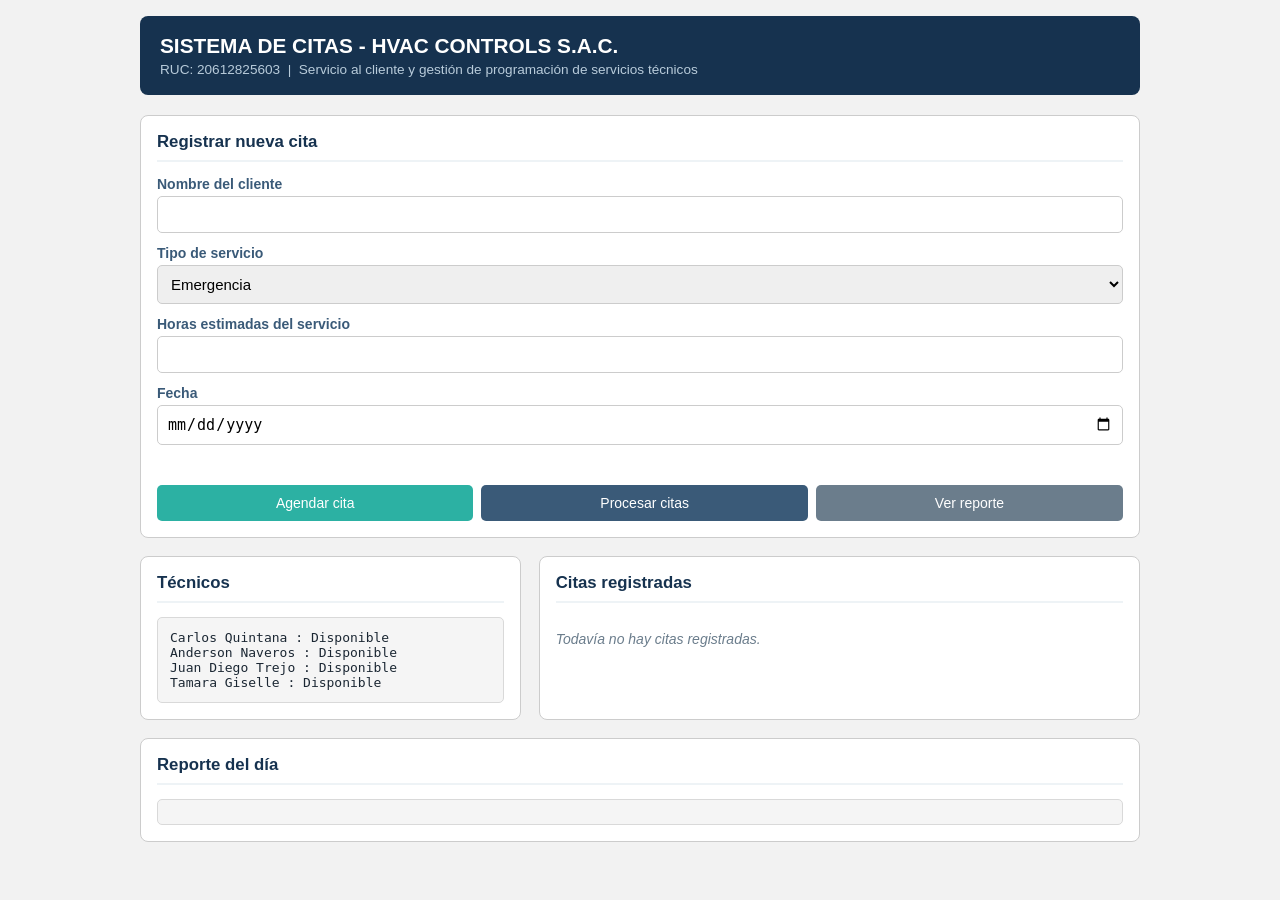
==== index.html @ 92105495 "Add files via upload" ====
<!DOCTYPE html>
<html lang="es">
<head>
    <meta charset="UTF-8" />
    <meta name="viewport" content="width=device-width, initial-scale=1.0" />
    <title>Sistema de Citas - HVAC CONTROLS S.A.C.</title>
    <style>
    * {
      box-sizing: border-box;
    }

    body {
      font-family: Arial, sans-serif;
      background-color: #f2f2f2;
      margin: 0;
      padding: 16px;
      color: #1b2733;
    }

    .contenedor {
      max-width: 1000px;
      margin: 0 auto;
    }

    header {
      background-color: #16324F;
      color: white;
      padding: 18px 20px;
      border-radius: 8px;
      margin-bottom: 20px;
    }

    header h1 {
      margin: 0;
      font-size: 1.3rem;
    }

    header p {
      margin: 4px 0 0;
      font-size: 0.85rem;
      color: #b8cbda;
    }

    .caja {
      background-color: white;
      border: 1px solid #cccccc;
      border-radius: 8px;
      padding: 16px;
      margin-bottom: 18px;
    }

    .caja h2 {
      margin-top: 0;
      font-size: 1.05rem;
      color: #16324F;
      border-bottom: 2px solid #eef3f6;
      padding-bottom: 8px;
    }

    .fila {
      display: flex;
      flex-wrap: wrap;
      gap: 18px;
    }

    .fila .caja {
      flex: 1 1 320px;
    }

    label {
      display: block;
      margin-top: 12px;
      font-size: 14px;
      font-weight: bold;
      color: #3a5a78;
    }

    input, select {
      width: 100%;
      padding: 9px;
      margin-top: 4px;
      border: 1px solid #cccccc;
      border-radius: 5px;
      font-size: 15px;
    }

    input:focus, select:focus {
      outline: 2px solid #2CB1A3;
      border-color: #2CB1A3;
    }

    .campo-error {
      border-color: #d9364f !important;
      outline: 2px solid #d9364f !important;
    }

    .mensaje-error {
      color: #d9364f;
      font-size: 13px;
      margin-top: 6px;
      min-height: 18px;
    }

    .botones {
      display: flex;
      flex-wrap: wrap;
      gap: 8px;
      margin-top: 16px;
    }

    button {
      padding: 10px 16px;
      background-color: #2CB1A3;
      color: white;
      border: none;
      border-radius: 5px;
      cursor: pointer;
      font-size: 14px;
      flex: 1 1 auto;
    }

    button:hover {
      background-color: #24968a;
    }

    button.secundario {
      background-color: #3a5a78;
    }
    button.secundario:hover {
      background-color: #2e4761;
    }

    button.terciario {
      background-color: #6b7d8c;
    }
    button.terciario:hover {
      background-color: #576a78;
    }

    pre {
      background-color: #f5f5f5;
      color: #1b2733;
      border: 1px solid #d9d9d9;
      padding: 12px;
      border-radius: 5px;
      white-space: pre-wrap;
      word-wrap: break-word;
      font-size: 13px;
      margin: 0;
    }

    /* Formato para las tarjetas de citas */
    .citas-grid {
      display: grid;
      grid-template-columns: repeat(auto-fill, minmax(270px, 1fr));
      gap: 14px;
    }

    .cita-card {
      border: 1px solid #dfe4e8;
      border-radius: 8px;
      padding: 14px;
      background-color: #fbfcfd;
      position: relative;
      display: flex;
      flex-direction: column;
      gap: 6px;
    }

    .cita-card__header {
      display: flex;
      justify-content: space-between;
      align-items: center;
      margin-bottom: 4px;
    }

    .cita-card__numero {
      font-weight: bold;
      color: #16324F;
    }

    .badge {
      font-size: 11px;
      font-weight: bold;
      color: white;
      padding: 3px 8px;
      border-radius: 12px;
      white-space: nowrap;
    }

    .badge-prioridad-1 { background-color: #d9364f; }
    .badge-prioridad-2 { background-color: #e08a2b; }
    .badge-prioridad-3 { background-color: #3a5a78; }
    .badge-prioridad-4 { background-color: #6b7d8c; }

    .estado-pill {
      display: inline-block;
      font-size: 11px;
      font-weight: bold;
      padding: 3px 8px;
      border-radius: 12px;
      color: white;
      width: fit-content;
    }

    .estado-Pendiente { background-color: #b0b8bf; }
    .estado-Asignada { background-color: #2CB1A3; }
    .estado-En.espera { background-color: #e08a2b; }
    .estado-Finalizada { background-color: #3a5a78; }

    .cita-card__campo {
      font-size: 13.5px;
    }

    .cita-card__campo strong {
      color: #3a5a78;
    }

    .cita-card__costos {
      margin-top: 6px;
      padding-top: 8px;
      border-top: 1px dashed #d9d9d9;
      font-size: 13px;
    }

    .cita-card__costos .linea {
      display: flex;
      justify-content: space-between;
    }

    .cita-card__costos .final {
      font-weight: bold;
      color: #16324F;
      margin-top: 4px;
    }

    .cita-card__acciones {
      margin-top: 8px;
    }

    .cita-card__acciones button {
      width: 100%;
      font-size: 13px;
      padding: 7px;
    }

    .cita-card__acciones button:disabled {
      background-color: #c9d0d5;
      cursor: not-allowed;
    }

    .vacio {
      color: #6b7d8c;
      font-size: 14px;
      font-style: italic;
    }

    @media (max-width: 480px) {
      header h1 {
        font-size: 1.1rem;
      }

      button {
        flex: 1 1 100%;
      }
    }
    </style>
</head>
<body>

<div class="contenedor">

  <header>
    <h1>SISTEMA DE CITAS - HVAC CONTROLS S.A.C.</h1>
    <p>RUC: 20612825603 &nbsp;|&nbsp; Servicio al cliente y gestión de programación de servicios técnicos</p>
  </header>

  <div class="caja">
    <h2>Registrar nueva cita</h2>

    <label for="cliente">Nombre del cliente</label>
    <input type="text" id="cliente">

    <label for="servicio">Tipo de servicio</label>
    <select id="servicio">
      <option value="Emergencia">Emergencia</option>
      <option value="Reparacion">Reparacion</option>
      <option value="Instalacion">Instalacion</option>
      <option value="Mantenimiento">Mantenimiento</option>
    </select>

    <label for="horas">Horas estimadas del servicio</label>
    <input type="number" id="horas" min="1" step="1">

    <label for="fecha">Fecha</label>
    <input type="date" id="fecha">
    <div class="mensaje-error" id="errorFecha"></div>

    <div class="botones">
      <button onclick="registrarCita()">Agendar cita</button>
      <button class="secundario" onclick="procesarCitas()">Procesar citas</button>
      <button class="terciario" onclick="generarReporte()">Ver reporte</button>
    </div>
  </div>

  <div class="fila">
    <div class="caja">
      <h2>Técnicos</h2>
      <pre id="tecnicos"></pre>
    </div>

    <div class="caja" style="flex: 2 1 480px;">
      <h2>Citas registradas</h2>
      <div class="citas-grid" id="citasGrid"></div>
    </div>
  </div>

  <div class="caja">
    <h2>Reporte del día</h2>
    <pre id="reporteDia"></pre>
  </div>

</div>

<script src="funcionalidades.js"></script>
</body>
</html>
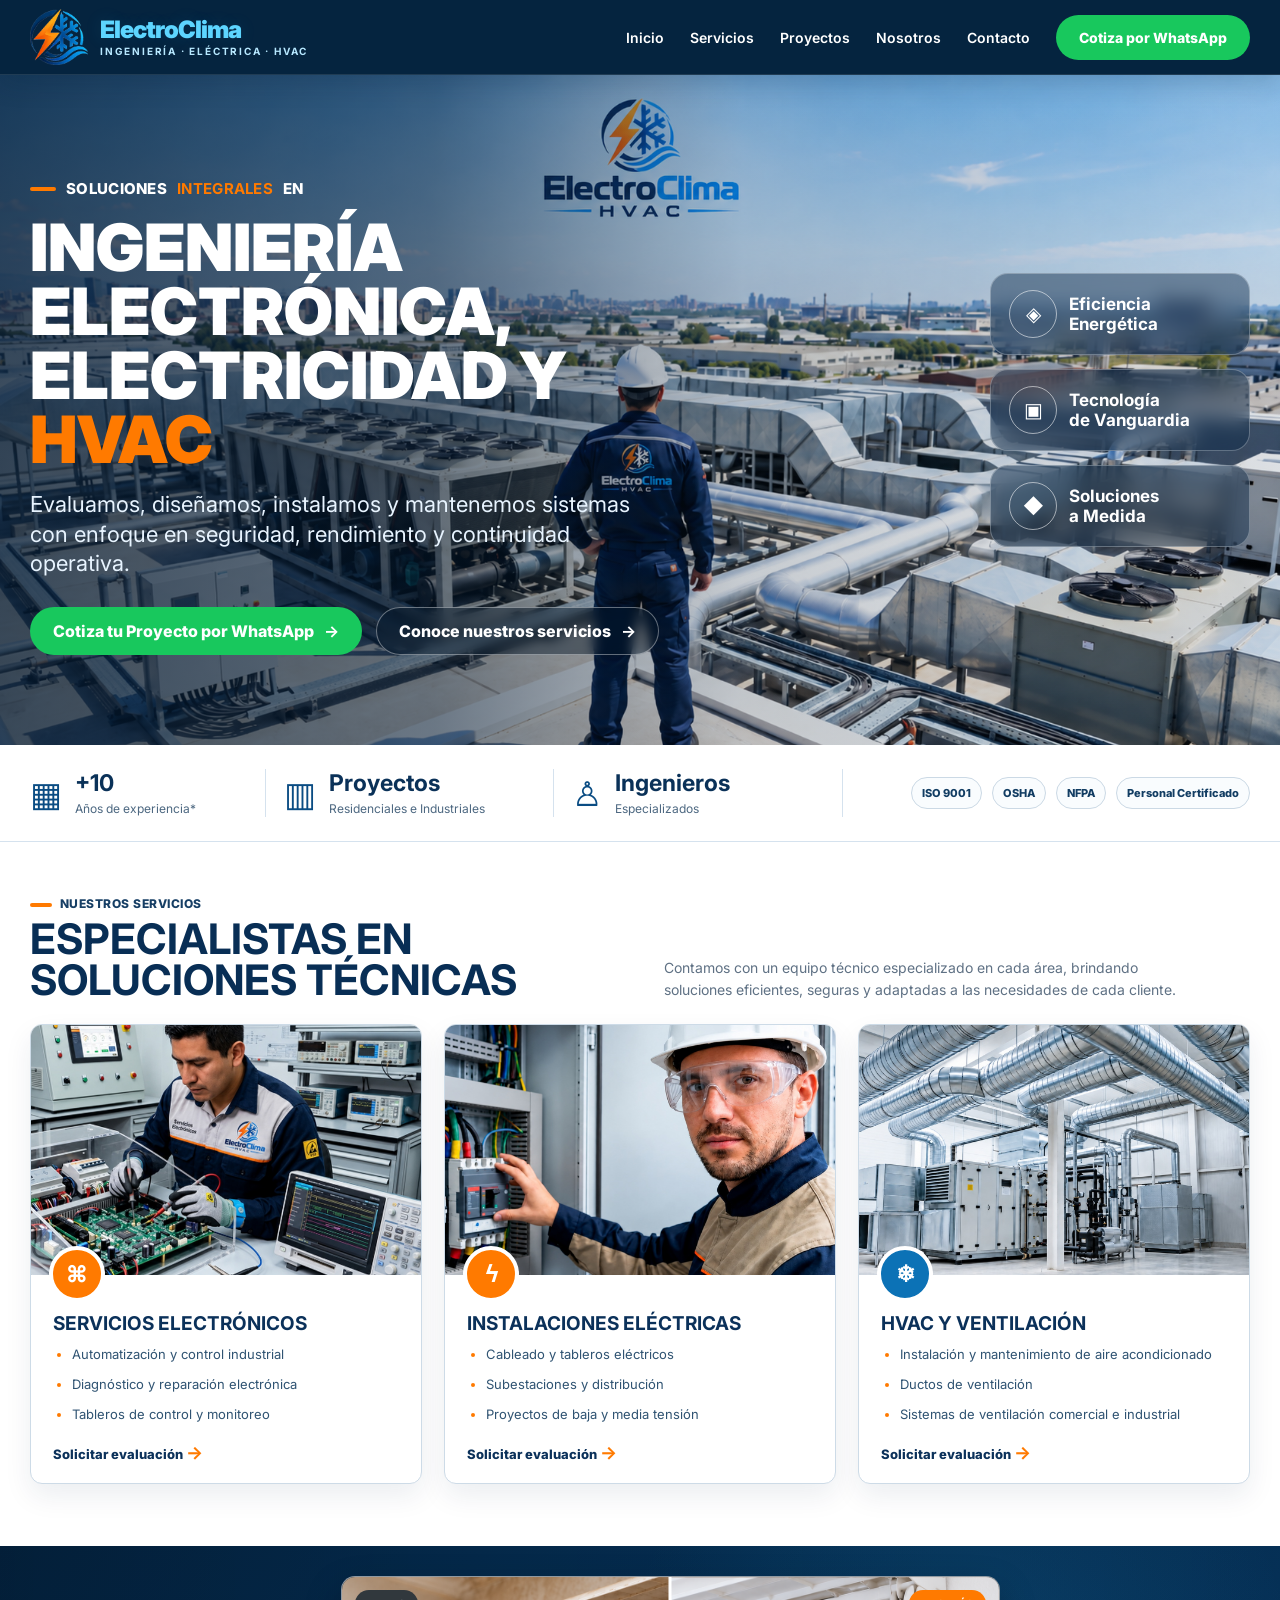
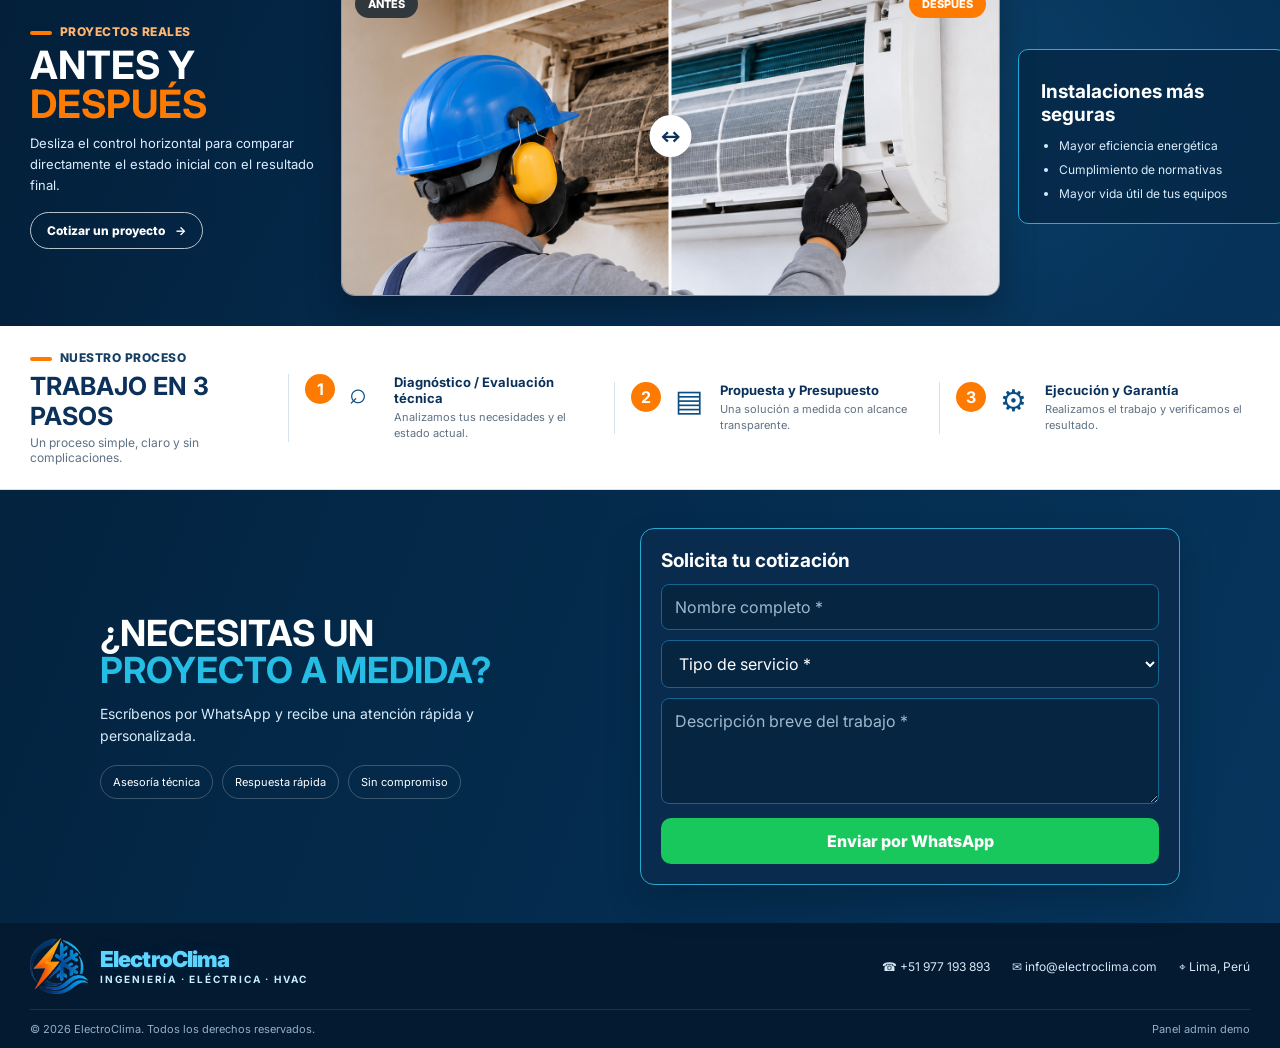
==== commit b4f4432a: "Add files via upload" ====
--- a/index.html
+++ b/index.html
@@ -1,327 +1,188 @@
-<!DOCTYPE html>
-<html lang="es">
-<head>
-    <meta charset="UTF-8" />
-    <meta name="viewport" content="width=device-width, initial-scale=1.0" />
-    <title>Sistema de Citas - HVAC CONTROLS S.A.C.</title>
-    <style>
-    * {
-      box-sizing: border-box;
-    }
-
-    body {
-      font-family: Arial, sans-serif;
-      background-color: #f2f2f2;
-      margin: 0;
-      padding: 16px;
-      color: #1b2733;
-    }
-
-    .contenedor {
-      max-width: 1000px;
-      margin: 0 auto;
-    }
-
-    header {
-      background-color: #16324F;
-      color: white;
-      padding: 18px 20px;
-      border-radius: 8px;
-      margin-bottom: 20px;
-    }
-
-    header h1 {
-      margin: 0;
-      font-size: 1.3rem;
-    }
-
-    header p {
-      margin: 4px 0 0;
-      font-size: 0.85rem;
-      color: #b8cbda;
-    }
-
-    .caja {
-      background-color: white;
-      border: 1px solid #cccccc;
-      border-radius: 8px;
-      padding: 16px;
-      margin-bottom: 18px;
-    }
-
-    .caja h2 {
-      margin-top: 0;
-      font-size: 1.05rem;
-      color: #16324F;
-      border-bottom: 2px solid #eef3f6;
-      padding-bottom: 8px;
-    }
-
-    .fila {
-      display: flex;
-      flex-wrap: wrap;
-      gap: 18px;
-    }
-
-    .fila .caja {
-      flex: 1 1 320px;
-    }
-
-    label {
-      display: block;
-      margin-top: 12px;
-      font-size: 14px;
-      font-weight: bold;
-      color: #3a5a78;
-    }
-
-    input, select {
-      width: 100%;
-      padding: 9px;
-      margin-top: 4px;
-      border: 1px solid #cccccc;
-      border-radius: 5px;
-      font-size: 15px;
-    }
-
-    input:focus, select:focus {
-      outline: 2px solid #2CB1A3;
-      border-color: #2CB1A3;
-    }
-
-    .campo-error {
-      border-color: #d9364f !important;
-      outline: 2px solid #d9364f !important;
-    }
-
-    .mensaje-error {
-      color: #d9364f;
-      font-size: 13px;
-      margin-top: 6px;
-      min-height: 18px;
-    }
-
-    .botones {
-      display: flex;
-      flex-wrap: wrap;
-      gap: 8px;
-      margin-top: 16px;
-    }
-
-    button {
-      padding: 10px 16px;
-      background-color: #2CB1A3;
-      color: white;
-      border: none;
-      border-radius: 5px;
-      cursor: pointer;
-      font-size: 14px;
-      flex: 1 1 auto;
-    }
-
-    button:hover {
-      background-color: #24968a;
-    }
-
-    button.secundario {
-      background-color: #3a5a78;
-    }
-    button.secundario:hover {
-      background-color: #2e4761;
-    }
-
-    button.terciario {
-      background-color: #6b7d8c;
-    }
-    button.terciario:hover {
-      background-color: #576a78;
-    }
-
-    pre {
-      background-color: #f5f5f5;
-      color: #1b2733;
-      border: 1px solid #d9d9d9;
-      padding: 12px;
-      border-radius: 5px;
-      white-space: pre-wrap;
-      word-wrap: break-word;
-      font-size: 13px;
-      margin: 0;
-    }
-
-    /* Formato para las tarjetas de citas */
-    .citas-grid {
-      display: grid;
-      grid-template-columns: repeat(auto-fill, minmax(270px, 1fr));
-      gap: 14px;
-    }
-
-    .cita-card {
-      border: 1px solid #dfe4e8;
-      border-radius: 8px;
-      padding: 14px;
-      background-color: #fbfcfd;
-      position: relative;
-      display: flex;
-      flex-direction: column;
-      gap: 6px;
-    }
-
-    .cita-card__header {
-      display: flex;
-      justify-content: space-between;
-      align-items: center;
-      margin-bottom: 4px;
-    }
-
-    .cita-card__numero {
-      font-weight: bold;
-      color: #16324F;
-    }
-
-    .badge {
-      font-size: 11px;
-      font-weight: bold;
-      color: white;
-      padding: 3px 8px;
-      border-radius: 12px;
-      white-space: nowrap;
-    }
-
-    .badge-prioridad-1 { background-color: #d9364f; }
-    .badge-prioridad-2 { background-color: #e08a2b; }
-    .badge-prioridad-3 { background-color: #3a5a78; }
-    .badge-prioridad-4 { background-color: #6b7d8c; }
-
-    .estado-pill {
-      display: inline-block;
-      font-size: 11px;
-      font-weight: bold;
-      padding: 3px 8px;
-      border-radius: 12px;
-      color: white;
-      width: fit-content;
-    }
-
-    .estado-Pendiente { background-color: #b0b8bf; }
-    .estado-Asignada { background-color: #2CB1A3; }
-    .estado-En.espera { background-color: #e08a2b; }
-    .estado-Finalizada { background-color: #3a5a78; }
-
-    .cita-card__campo {
-      font-size: 13.5px;
-    }
-
-    .cita-card__campo strong {
-      color: #3a5a78;
-    }
-
-    .cita-card__costos {
-      margin-top: 6px;
-      padding-top: 8px;
-      border-top: 1px dashed #d9d9d9;
-      font-size: 13px;
-    }
-
-    .cita-card__costos .linea {
-      display: flex;
-      justify-content: space-between;
-    }
-
-    .cita-card__costos .final {
-      font-weight: bold;
-      color: #16324F;
-      margin-top: 4px;
-    }
-
-    .cita-card__acciones {
-      margin-top: 8px;
-    }
-
-    .cita-card__acciones button {
-      width: 100%;
-      font-size: 13px;
-      padding: 7px;
-    }
-
-    .cita-card__acciones button:disabled {
-      background-color: #c9d0d5;
-      cursor: not-allowed;
-    }
-
-    .vacio {
-      color: #6b7d8c;
-      font-size: 14px;
-      font-style: italic;
-    }
-
-    @media (max-width: 480px) {
-      header h1 {
-        font-size: 1.1rem;
-      }
-
-      button {
-        flex: 1 1 100%;
-      }
-    }
-    </style>
-</head>
-<body>
-
-<div class="contenedor">
-
-  <header>
-    <h1>SISTEMA DE CITAS - HVAC CONTROLS S.A.C.</h1>
-    <p>RUC: 20612825603 &nbsp;|&nbsp; Servicio al cliente y gestión de programación de servicios técnicos</p>
-  </header>
-
-  <div class="caja">
-    <h2>Registrar nueva cita</h2>
-
-    <label for="cliente">Nombre del cliente</label>
-    <input type="text" id="cliente">
-
-    <label for="servicio">Tipo de servicio</label>
-    <select id="servicio">
-      <option value="Emergencia">Emergencia</option>
-      <option value="Reparacion">Reparacion</option>
-      <option value="Instalacion">Instalacion</option>
-      <option value="Mantenimiento">Mantenimiento</option>
-    </select>
-
-    <label for="horas">Horas estimadas del servicio</label>
-    <input type="number" id="horas" min="1" step="1">
-
-    <label for="fecha">Fecha</label>
-    <input type="date" id="fecha">
-    <div class="mensaje-error" id="errorFecha"></div>
-
-    <div class="botones">
-      <button onclick="registrarCita()">Agendar cita</button>
-      <button class="secundario" onclick="procesarCitas()">Procesar citas</button>
-      <button class="terciario" onclick="generarReporte()">Ver reporte</button>
-    </div>
-  </div>
-
-  <div class="fila">
-    <div class="caja">
-      <h2>Técnicos</h2>
-      <pre id="tecnicos"></pre>
-    </div>
-
-    <div class="caja" style="flex: 2 1 480px;">
-      <h2>Citas registradas</h2>
-      <div class="citas-grid" id="citasGrid"></div>
-    </div>
-  </div>
-
-  <div class="caja">
-    <h2>Reporte del día</h2>
-    <pre id="reporteDia"></pre>
-  </div>
-
-</div>
-
-<script src="funcionalidades.js"></script>
-</body>
-</html>+<!doctype html>
+<html lang="es">
+<head>
+  <meta charset="utf-8">
+  <meta name="viewport" content="width=device-width, initial-scale=1">
+  <meta name="description" content="ElectroClima: ingeniería electrónica, electricidad y HVAC para hogares, empresas e industria.">
+  <title>ElectroClima | Ingeniería · Electricidad · HVAC</title>
+  <link rel="icon" type="image/png" href="assets/images/favicon.png">
+  <link rel="preconnect" href="https://fonts.googleapis.com">
+  <link rel="preconnect" href="https://fonts.gstatic.com" crossorigin>
+  <link href="https://fonts.googleapis.com/css2?family=Inter:wght@400;500;600;700;800;900&display=swap" rel="stylesheet">
+  <link rel="stylesheet" href="css/styles.css">
+</head>
+<body>
+  <header class="site-header">
+    <div class="container header-inner">
+      <a class="brand-lockup" href="#inicio" aria-label="ElectroClima inicio">
+        <img class="brand-icon" src="assets/images/brand-icon.png" alt="ElectroClima icono">
+        <span class="brand-text">
+          <strong class="brand-wordmark">ElectroClima</strong>
+          <small class="brand-sub">INGENIERÍA · ELÉCTRICA · HVAC</small>
+        </span>
+      </a>
+      <button id="menuToggle" class="menu-toggle" aria-label="Abrir menú">☰</button>
+      <nav class="main-nav" id="mainNav">
+        <a href="#inicio">Inicio</a>
+        <a href="#servicios">Servicios</a>
+        <a href="#proyectos">Proyectos</a>
+        <a href="#proceso">Nosotros</a>
+        <a href="#contacto">Contacto</a>
+        <a class="btn btn-whatsapp nav-cta" href="reservar.html">Cotiza por WhatsApp</a>
+      </nav>
+    </div>
+  </header>
+
+  <main>
+    <section class="hero" id="inicio">
+      <img class="hero-bg" src="assets/images/hero.png" alt="Instalaciones HVAC industriales ElectroClima">
+      <div class="hero-overlay"></div>
+      <div class="container hero-layout">
+        <div class="hero-copy">
+          <div class="eyebrow"><span></span> SOLUCIONES <b>INTEGRALES</b> EN</div>
+          <h1>INGENIERÍA ELECTRÓNICA,<br>ELECTRICIDAD Y <em>HVAC</em></h1>
+          <p>Evaluamos, diseñamos, instalamos y mantenemos sistemas con enfoque en seguridad, rendimiento y continuidad operativa.</p>
+          <div class="hero-actions">
+            <a class="btn btn-whatsapp" href="reservar.html">Cotiza tu Proyecto por WhatsApp <strong>→</strong></a>
+            <a class="btn btn-ghost" href="#servicios">Conoce nuestros servicios <strong>→</strong></a>
+          </div>
+        </div>
+        <div class="hero-benefits">
+          <div><span>◈</span><b>Eficiencia<br>Energética</b></div>
+          <div><span>▣</span><b>Tecnología<br>de Vanguardia</b></div>
+          <div><span>◆</span><b>Soluciones<br>a Medida</b></div>
+        </div>
+      </div>
+    </section>
+
+    <section class="trust-strip">
+      <div class="container trust-grid">
+        <div class="trust-item"><span class="trust-icon">▦</span><div><strong>+10</strong><small>Años de experiencia*</small></div></div>
+        <div class="trust-item"><span class="trust-icon">▥</span><div><strong>Proyectos</strong><small>Residenciales e Industriales</small></div></div>
+        <div class="trust-item"><span class="trust-icon">♙</span><div><strong>Ingenieros</strong><small>Especializados</small></div></div>
+        <div class="trust-badges"><span>ISO 9001</span><span>OSHA</span><span>NFPA</span><span>Personal Certificado</span></div>
+      </div>
+    </section>
+
+    <section class="services section" id="servicios">
+      <div class="container">
+        <div class="section-heading">
+          <div>
+            <div class="section-label"><i></i>NUESTROS SERVICIOS</div>
+            <h2>ESPECIALISTAS EN<br>SOLUCIONES TÉCNICAS</h2>
+          </div>
+          <p>Contamos con un equipo técnico especializado en cada área, brindando soluciones eficientes, seguras y adaptadas a las necesidades de cada cliente.</p>
+        </div>
+
+        <div class="service-grid">
+          <article class="service-card">
+            <div class="service-photo photo-electronics"><img src="assets/images/electronics.jpg" alt="Ingeniería electrónica y automatización"></div>
+            <div class="service-card-body">
+              <span class="service-icon orange">⌘</span>
+              <h3>SERVICIOS ELECTRÓNICOS</h3>
+              <ul><li>Automatización y control industrial</li><li>Diagnóstico y reparación electrónica</li><li>Tableros de control y monitoreo</li></ul>
+              <a href="reservar.html?servicio=electronico">Solicitar evaluación <b>→</b></a>
+            </div>
+          </article>
+
+          <article class="service-card">
+            <div class="service-photo photo-electrical"><img src="assets/images/electrical.jpg" alt="Instalaciones eléctricas industriales"></div>
+            <div class="service-card-body">
+              <span class="service-icon orange">ϟ</span>
+              <h3>INSTALACIONES ELÉCTRICAS</h3>
+              <ul><li>Cableado y tableros eléctricos</li><li>Subestaciones y distribución</li><li>Proyectos de baja y media tensión</li></ul>
+              <a href="reservar.html?servicio=electrico">Solicitar evaluación <b>→</b></a>
+            </div>
+          </article>
+
+          <article class="service-card">
+            <div class="service-photo photo-hvac"><img src="assets/images/hvac-maintenance.jpg" alt="HVAC y ventilación"></div>
+            <div class="service-card-body">
+              <span class="service-icon blue">❄</span>
+              <h3>HVAC Y VENTILACIÓN</h3>
+              <ul><li>Instalación y mantenimiento de aire acondicionado</li><li>Ductos de ventilación</li><li>Sistemas de ventilación comercial e industrial</li></ul>
+              <a href="reservar.html?servicio=hvac">Solicitar evaluación <b>→</b></a>
+            </div>
+          </article>
+        </div>
+      </div>
+    </section>
+
+    <section class="projects" id="proyectos">
+      <div class="container projects-grid">
+        <div class="projects-copy">
+          <div class="section-label light"><i></i>PROYECTOS REALES</div>
+          <h2>ANTES Y <em>DESPUÉS</em></h2>
+          <p>Desliza el control horizontal para comparar directamente el estado inicial con el resultado final.</p>
+          <a href="reservar.html" class="btn btn-outline">Cotizar un proyecto <strong>→</strong></a>
+        </div>
+
+        <div class="compare-card" id="compareCard" style="--pos:50%">
+          <img class="compare-img compare-before" src="assets/images/antes.png" alt="Antes del proyecto">
+          <div class="compare-after-wrap"><img class="compare-img compare-after" src="assets/images/despues.png" alt="Después del proyecto"></div>
+          <div class="compare-tag before-tag">ANTES</div>
+          <div class="compare-tag after-tag">DESPUÉS</div>
+          <div class="compare-line" aria-hidden="true"><span>↔</span></div>
+          <input id="compareRange" class="compare-range" type="range" min="0" max="100" value="50" aria-label="Comparar antes y después">
+        </div>
+
+        <aside class="project-benefits">
+          <div class="shield"></div>
+          <h3>Instalaciones más seguras</h3>
+          <ul><li>Mayor eficiencia energética</li><li>Cumplimiento de normativas</li><li>Mayor vida útil de tus equipos</li></ul>
+        </aside>
+      </div>
+    </section>
+
+    <section class="process-strip" id="proceso">
+      <div class="container process-layout">
+        <div class="process-intro"><div class="section-label"><i></i>NUESTRO PROCESO</div><h2>TRABAJO EN 3 PASOS</h2><p>Un proceso simple, claro y sin complicaciones.</p></div>
+        <article class="process-step"><b>1</b><span>⌕</span><div><h3>Diagnóstico / Evaluación técnica</h3><p>Analizamos tus necesidades y el estado actual.</p></div></article>
+        <article class="process-step"><b>2</b><span>▤</span><div><h3>Propuesta y Presupuesto</h3><p>Una solución a medida con alcance transparente.</p></div></article>
+        <article class="process-step"><b>3</b><span>⚙</span><div><h3>Ejecución y Garantía</h3><p>Realizamos el trabajo y verificamos el resultado.</p></div></article>
+      </div>
+    </section>
+
+    <section class="contact-zone" id="contacto">
+      <div class="container contact-grid">
+        <div class="contact-copy">
+          <h2>¿NECESITAS UN<br><em>PROYECTO A MEDIDA?</em></h2>
+          <p>Escríbenos por WhatsApp y recibe una atención rápida y personalizada.</p>
+          <div class="contact-points"><span>Asesoría técnica</span><span>Respuesta rápida</span><span>Sin compromiso</span></div>
+        </div>
+
+        <form class="quick-form" id="quickForm">
+          <h3>Solicita tu cotización</h3>
+          <input type="text" name="nombre" placeholder="Nombre completo *" required>
+          <select name="servicio" required>
+            <option value="">Tipo de servicio *</option>
+            <option value="electrico">Instalaciones eléctricas</option>
+            <option value="electronico">Ingeniería electrónica</option>
+            <option value="hvac">Climatización HVAC</option>
+            <option value="ventilacion">Ventilación y extracción</option>
+          </select>
+          <textarea name="detalle" rows="4" placeholder="Descripción breve del trabajo *" required></textarea>
+          <button class="btn btn-whatsapp full" type="submit">Enviar por WhatsApp</button>
+        </form>
+
+      </div>
+    </section>
+  </main>
+
+  <footer class="site-footer">
+    <div class="container footer-main">
+      <a class="brand-lockup footer-brand" href="#inicio">
+        <img class="brand-icon" src="assets/images/brand-icon.png" alt="ElectroClima icono">
+        <span class="brand-text">
+          <strong class="brand-wordmark">ElectroClima</strong>
+          <small class="brand-sub">INGENIERÍA · ELÉCTRICA · HVAC</small>
+        </span>
+      </a>
+      <div class="footer-info"><span>☎ +51 977 193 893</span><span>✉ info@electroclima.com</span><span>⌖ Lima, Perú</span></div>
+    </div>
+    <div class="container footer-bottom"><span>© 2026 ElectroClima. Todos los derechos reservados.</span><a href="admin.html">Panel admin demo</a></div>
+  </footer>
+
+  <script src="js/app.js"></script>
+</body>
+</html>
--- a/css/styles.css
+++ b/css/styles.css
@@ -0,0 +1,99 @@
+:root{
+  --navy:#06284a;
+  --navy-2:#0a3b68;
+  --navy-3:#031a31;
+  --blue:#1599de;
+  --cyan:#5dd5ff;
+  --cyan-2:#35bfff;
+  --orange:#ff7a00;
+  --green:#18c85d;
+  --text:#0b315a;
+  --muted:#61768b;
+  --line:#d5e2ee;
+  --bg:#f7fafc;
+  --white:#fff;
+  --shadow:0 16px 38px rgba(3,26,49,.12);
+}
+*{box-sizing:border-box}
+html{scroll-behavior:smooth}
+body{margin:0;font-family:Inter,Arial,sans-serif;color:var(--text);background:#fff}
+a{text-decoration:none;color:inherit}
+img{display:block;max-width:100%}button,input,textarea,select{font:inherit}
+.container{width:min(1220px,calc(100% - 32px));margin-inline:auto}
+
+.site-header,.sub-header{position:sticky;top:0;z-index:50;background:#05243f;border-bottom:1px solid rgba(255,255,255,.11);box-shadow:0 8px 24px rgba(3,26,49,.18)}
+.header-inner,.nav-wrap{min-height:74px;display:flex;align-items:center;justify-content:space-between;gap:22px}
+.brand-lockup{display:flex;align-items:center;gap:12px;min-width:0}
+.brand-icon{width:58px;height:58px;object-fit:contain;flex:0 0 auto}
+.brand-text{display:flex;flex-direction:column;line-height:1}
+.brand-wordmark{font-size:24px;font-weight:900;letter-spacing:-.04em;color:var(--cyan);text-shadow:0 0 18px rgba(60,190,255,.12)}
+.brand-sub{margin-top:4px;font-size:10px;font-weight:700;letter-spacing:.18em;color:#b7e8ff}
+.main-nav{display:flex;align-items:center;gap:26px}
+.main-nav>a:not(.btn){color:#fff;font-weight:600;font-size:14px;position:relative;padding:28px 0}
+.main-nav>a:not(.btn)::after{content:"";position:absolute;left:0;right:100%;bottom:14px;height:3px;border-radius:3px;background:var(--orange);transition:.2s}
+.main-nav>a:not(.btn):hover::after{right:0}
+.menu-toggle{display:none;background:none;border:0;color:#fff;font-size:27px}
+.nav-cta{font-size:14px;padding:11px 18px;border-radius:999px}
+.back-link{color:#fff;font-weight:700}
+
+.btn{display:inline-flex;align-items:center;justify-content:center;gap:10px;border:1px solid transparent;border-radius:999px;padding:13px 22px;font-weight:800;cursor:pointer;transition:.2s}
+.btn:hover{transform:translateY(-1px)}
+.btn-whatsapp{background:var(--green);color:#fff}
+.btn-ghost{border-color:rgba(255,255,255,.38);color:#fff;background:rgba(1,21,39,.42);backdrop-filter:blur(6px)}
+.btn-outline{border-color:rgba(255,255,255,.72);color:#fff;background:transparent}
+.btn-primary{background:#59c9dc;color:#08284a}
+.btn-lite{background:#fff;color:var(--text);border-color:var(--line)}
+.btn.full{width:100%}
+
+.hero{position:relative;min-height:670px;overflow:hidden;background:#03233f;color:#fff}
+.hero-bg{position:absolute;inset:0;width:100%;height:100%;object-fit:cover;object-position:center top}
+.hero-overlay{position:absolute;inset:0;background:linear-gradient(90deg,rgba(4,26,49,.78) 0%,rgba(4,26,49,.58) 34%,rgba(4,26,49,.22) 58%,rgba(4,26,49,.10) 100%), linear-gradient(180deg,rgba(255,255,255,.02) 0%,rgba(255,255,255,0) 24%)}
+.hero-layout{position:relative;z-index:1;min-height:670px;display:grid;grid-template-columns:1.08fr .42fr;gap:28px;align-items:center;padding:44px 0}
+.hero-copy{max-width:660px;padding:38px 0 24px}
+.eyebrow{display:flex;align-items:center;gap:10px;font-size:15px;font-weight:800;letter-spacing:.02em;color:#fff;margin-bottom:18px}
+.eyebrow span{display:inline-block;width:26px;height:4px;background:var(--orange);border-radius:3px}
+.eyebrow b{color:var(--orange)}
+.hero h1{margin:0 0 18px;font-size:clamp(38px,5.1vw,74px);line-height:.98;font-weight:900;text-transform:uppercase;max-width:760px}
+.hero h1 em{font-style:normal;color:var(--orange)}
+.hero p{font-size:22px;line-height:1.34;color:#e8f4ff;max-width:620px;margin:0}
+.hero-actions{display:flex;gap:14px;flex-wrap:wrap;margin-top:28px}
+.hero-benefits{display:grid;gap:14px;justify-items:end}
+.hero-benefits div{width:min(260px,100%);display:flex;align-items:center;gap:12px;padding:16px 18px;border-radius:18px;border:1px solid rgba(255,255,255,.28);background:rgba(7,38,68,.44);backdrop-filter:blur(10px)}
+.hero-benefits span{width:48px;height:48px;border-radius:50%;display:grid;place-items:center;border:1px solid rgba(255,255,255,.55);font-size:20px}
+.hero-benefits b{font-size:17px;line-height:1.2}
+
+.trust-strip{background:#fff;border-bottom:1px solid var(--line)}
+.trust-grid{min-height:96px;display:grid;grid-template-columns:1fr 1.15fr 1.15fr 1.65fr;gap:18px;align-items:center}
+.trust-item{display:flex;align-items:center;gap:13px;padding-right:18px;border-right:1px solid var(--line)}
+.trust-icon{font-size:34px;color:#0a4c83}.trust-item strong{font-size:23px;display:block;color:#0a3158}.trust-item small{font-size:12px;color:#4d6881}.trust-badges{display:flex;gap:10px;justify-content:flex-end;flex-wrap:wrap}.trust-badges span{font-size:11px;font-weight:800;padding:8px 10px;border-radius:999px;border:1px solid #cbd9e5;color:#123d63;background:#f9fcfe}
+
+.section{padding:54px 0 62px}.section-heading{display:grid;grid-template-columns:1fr 1fr;gap:48px;align-items:end;margin-bottom:24px}.section-label{font-size:12px;font-weight:800;color:#173f65;letter-spacing:.04em}.section-label i{display:inline-block;width:22px;height:4px;border-radius:3px;background:var(--orange);margin-right:8px;vertical-align:middle}.section-label.light{color:#ffb66f}.section-heading h2{font-size:42px;line-height:.98;margin:7px 0 0;color:#082e55}.section-heading>p{color:#5f7184;line-height:1.55;margin:0;font-size:14px;max-width:520px}
+.service-grid{display:grid;grid-template-columns:repeat(3,1fr);gap:22px}.service-card{border:1px solid #cddbe7;background:#fff;border-radius:12px;overflow:hidden;box-shadow:0 12px 28px rgba(4,42,77,.08);transition:.22s}.service-card:hover{transform:translateY(-4px);box-shadow:0 18px 34px rgba(4,42,77,.12)}.service-photo{height:250px;overflow:hidden;background:#eef3f7}.service-photo img{width:100%;height:100%;object-fit:cover;object-position:center}.photo-electronics img{object-fit:cover;object-position:center 46%;padding:0;background:#eef3f7}.photo-electrical img{object-position:63% 42%}.photo-hvac img{object-position:center 45%}
+.service-card-body{position:relative;padding:28px 22px 20px}.service-icon{position:absolute;left:18px;top:-29px;width:56px;height:56px;border-radius:50%;display:grid;place-items:center;color:#fff;border:4px solid #fff;font-size:23px;font-weight:800}.service-icon.orange{background:var(--orange)}.service-icon.blue{background:#0c72b6}.service-card h3{font-size:19px;margin:9px 0 11px;color:#0b315a}.service-card ul{padding-left:19px;margin:0 0 14px;display:grid;gap:8px;font-size:13px;color:#2f5372;min-height:82px}.service-card li::marker{color:var(--orange)}.service-card a{font-weight:800;font-size:13px;color:#0b315a}.service-card a b{color:var(--orange);font-size:18px}
+
+.projects{background:linear-gradient(120deg,#03213d,#063762);color:#fff;padding:30px 0;position:relative;overflow:hidden}.projects::before{content:"";position:absolute;inset:0;background:radial-gradient(circle at 75% 35%,rgba(41,174,230,.13),transparent 34%),linear-gradient(90deg,rgba(0,0,0,.08),transparent 35%,rgba(0,0,0,.08));pointer-events:none}.projects-grid{position:relative;z-index:1;display:grid;grid-template-columns:24% 54% 22%;gap:18px;align-items:center}.projects-copy h2{font-size:39px;margin:6px 0 10px;line-height:1}.projects-copy h2 em{font-style:normal;color:var(--orange)}.projects-copy p{font-size:13px;line-height:1.6;color:#dcecff;margin:0 0 16px}.projects-copy .btn{font-size:12px;padding:10px 16px}
+.compare-card{--pos:50%;position:relative;height:320px;border-radius:14px;overflow:hidden;border:1px solid rgba(255,255,255,.55);background:#071d30;box-shadow:0 16px 36px rgba(0,0,0,.28);touch-action:none}.compare-img{position:absolute;inset:0;width:100%;height:100%;object-fit:cover;object-position:center}.compare-before{z-index:1;object-position:44% center}.compare-after-wrap{position:absolute;inset:0;z-index:2;clip-path:inset(0 0 0 var(--pos));overflow:hidden}.compare-after{object-position:56% center}.compare-line{position:absolute;z-index:4;left:var(--pos);top:0;bottom:0;width:3px;background:#fff;transform:translateX(-1.5px);pointer-events:none}.compare-line span{position:absolute;left:50%;top:50%;transform:translate(-50%,-50%);display:grid;place-items:center;width:42px;height:42px;border-radius:50%;background:#fff;color:#0b315a;font-weight:900;box-shadow:0 5px 14px rgba(0,0,0,.25)}.compare-tag{position:absolute;top:13px;z-index:5;padding:7px 13px;border-radius:999px;font-weight:800;font-size:11px;pointer-events:none}.before-tag{left:13px;background:#31383d}.after-tag{right:13px;background:var(--orange)}.compare-range{position:absolute;inset:0;z-index:6;width:100%;height:100%;opacity:0;cursor:ew-resize;margin:0}
+.project-benefits{border:1px solid #1db0e0;border-radius:10px;background:rgba(4,39,70,.78);padding:22px}.project-benefits .shield{font-size:34px;margin-bottom:8px}.project-benefits h3{font-size:19px;margin:0 0 12px}.project-benefits ul{padding-left:18px;margin:0;display:grid;gap:9px;font-size:12px;color:#d8ebfa}
+
+.process-strip{padding:24px 0;background:#fff;border-bottom:1px solid var(--line)}.process-layout{display:grid;grid-template-columns:1.1fr repeat(3,1.4fr);gap:14px;align-items:center}.process-intro h2{font-size:25px;margin:6px 0 4px}.process-intro p{font-size:12px;color:#5f7184;margin:0}.process-step{display:grid;grid-template-columns:34px 35px 1fr;gap:10px;align-items:start;border-left:1px solid var(--line);padding-left:16px}.process-step>b{width:30px;height:30px;border-radius:50%;display:grid;place-items:center;background:var(--orange);color:#fff}.process-step>span{font-size:30px;color:#0b4e84}.process-step h3{font-size:13px;margin:0 0 4px}.process-step p{font-size:11px;color:#5f7184;line-height:1.45;margin:0}
+
+.contact-zone{background:linear-gradient(110deg,#03233f 0%,#06355d 100%);color:#fff;padding:38px 0}.contact-grid{display:grid;grid-template-columns:minmax(0,1fr) minmax(420px,540px);gap:48px;align-items:center;max-width:1080px}.contact-copy{padding:10px 0;align-self:center}.contact-copy h2{font-size:36px;line-height:1.03;margin:0 0 12px}.contact-copy h2 em{font-style:normal;color:#26bde4}.contact-copy p{font-size:14px;color:#d8ebfa;max-width:420px;line-height:1.55}.contact-points{display:flex;gap:9px;flex-wrap:wrap;margin-top:18px}.contact-points span{font-size:11px;border:1px solid rgba(255,255,255,.22);border-radius:999px;padding:9px 12px}.quick-form{background:#082b4e;border:1px solid #28a8d1;border-radius:14px;padding:20px;align-self:center;box-shadow:0 18px 36px rgba(0,0,0,.18)}.quick-form h3{font-size:19px;margin:0 0 12px;color:#fff}.quick-form input,.quick-form select,.quick-form textarea{width:100%;border:1px solid #166590;background:#062541;color:#fff;border-radius:8px;padding:12px 13px;margin-bottom:10px;outline:none}.quick-form input::placeholder,.quick-form textarea::placeholder{color:#9eb9cf}.quick-form .btn{border-radius:10px;padding:12px}
+
+.site-footer{background:#031a31;color:#fff}.footer-main{min-height:86px;display:flex;align-items:center;justify-content:space-between;gap:24px}.footer-brand .brand-wordmark{font-size:22px}.footer-brand .brand-sub{color:#c8edff}.footer-info{display:flex;gap:22px;flex-wrap:wrap;font-size:12px;color:#d6e7f5}.footer-bottom{border-top:1px solid rgba(255,255,255,.11);padding:12px 0;display:flex;justify-content:space-between;gap:16px;font-size:11px;color:#93b0c8}
+
+/* Booking */
+.booking-body{background:#f4f8fb}.booking-main{padding:34px 0 70px}.section-kicker{font-size:12px;font-weight:800;color:#173f65;letter-spacing:.08em}.booking-intro{width:min(980px,calc(100% - 32px));margin:0 auto 16px}.booking-intro h1{font-size:28px;line-height:1.25;color:#0b315a;margin:7px 0 0}.wizard-card{width:min(980px,calc(100% - 32px));margin:auto;background:#fff;border:1px solid var(--line);border-radius:12px;box-shadow:var(--shadow);padding:24px}.progress-top{display:flex;justify-content:space-between;font-size:12px;color:#0b315a;margin-bottom:8px}.progress-bar{height:5px;border-radius:999px;background:#e1ebf2;overflow:hidden}.progress-bar span{display:block;height:100%;width:20%;background:#54c5d9}.step-dots{display:grid;grid-template-columns:repeat(5,1fr);gap:10px;margin:13px 0 14px}.step-dots span{width:30px;height:30px;border-radius:50%;display:grid;place-items:center;background:#e3ebf0;color:#75899a;font-size:12px;font-weight:700}.step-dots .active{background:#54c5d9;color:#082d50}.step-dots .done{background:#b4e6ee;color:#082d50}.wizard-step{display:none}.wizard-step.active{display:block}.step-head{display:grid;grid-template-columns:48px 1fr;gap:12px;align-items:start;margin-bottom:18px}.step-head>b{font-size:24px;color:#3d8cab}.step-head h2{font-size:30px;margin:0 0 4px;color:#082d50}.step-head p{margin:0;color:#72879a;font-size:13px}.choice-grid{display:grid;grid-template-columns:1fr 1fr;gap:12px}.choice{border:1px solid var(--line);border-radius:10px;padding:16px;cursor:pointer;background:#fff}.choice input{position:absolute;opacity:0;pointer-events:none}.choice b{display:block;font-size:18px;margin-bottom:4px}.choice small{color:#76899b}.choice.selected{border-color:#3dc3df;background:#effbfe}.field-row{display:grid;grid-template-columns:1fr 1fr;gap:14px}.field span{display:block;font-weight:700;font-size:13px;margin-bottom:6px}.field input,.field textarea,.field select{width:100%;padding:12px 14px;border:1px solid var(--line);border-radius:8px;margin-bottom:12px}.consent{display:flex;gap:10px;font-size:13px;color:#506b83}.review-table{border:1px solid var(--line);border-radius:9px;overflow:hidden}.review-row{display:grid;grid-template-columns:150px 1fr;padding:12px 13px;border-top:1px solid var(--line);font-size:12px}.review-row:first-child{border-top:0}.review-row b{color:#527089}.info-box{margin-top:14px;border-left:3px solid #46c5dd;background:#eff7fa;padding:12px;font-size:12px;color:#567085}.error-box{display:none;margin-top:14px;padding:12px;border-radius:8px;background:#fff1f1;border:1px solid #f0c5c5;color:#9a2020;font-size:13px}.error-box.show{display:block}.wizard-actions{display:flex;justify-content:space-between;gap:12px;margin-top:18px}.wizard-actions [hidden]{display:none!important}
+
+/* Admin */
+.admin-body{background:#f4f8fb}.admin-layout{display:grid;grid-template-columns:300px 1fr;min-height:100vh}.admin-sidebar{background:#031a31;color:#fff;padding:30px}.admin-sidebar .brand-lockup{margin-bottom:26px}.admin-main{padding:32px}.admin-card{background:#fff;border:1px solid var(--line);border-radius:12px;box-shadow:var(--shadow);padding:28px;max-width:760px}
+
+@media(max-width:1000px){
+  .trust-grid,.section-heading,.projects-grid,.process-layout,.contact-grid,.service-grid{grid-template-columns:1fr}
+  .hero{min-height:640px}.hero-layout{grid-template-columns:1fr;min-height:640px;padding:36px 0}.hero-copy{padding:12px 0}.hero-benefits{justify-items:start;grid-template-columns:repeat(3,minmax(0,1fr));gap:12px}.hero-benefits div{width:auto}
+  .trust-grid{padding:18px 0}.trust-item{border-right:0;border-bottom:1px solid var(--line);padding-bottom:12px}.trust-badges{justify-content:flex-start}
+  .projects-grid{padding:8px 0}.compare-card{height:360px}.process-step{border-left:0;border-top:1px solid var(--line);padding:14px 0 0}.contact-photo{min-height:260px}.footer-main,.footer-bottom{flex-direction:column;align-items:flex-start;padding:18px 0}.admin-layout{grid-template-columns:1fr}}
+@media(max-width:760px){
+  .header-inner,.nav-wrap{min-height:68px}.brand-icon{width:46px;height:46px}.brand-wordmark{font-size:20px}.brand-sub{display:none}.menu-toggle{display:block}
+  .main-nav{display:none;position:absolute;left:0;right:0;top:68px;background:#031a31;padding:15px 18px;flex-direction:column;align-items:stretch}.main-nav.open{display:flex}.main-nav>a:not(.btn){padding:9px 0}
+  .hero{min-height:580px}.hero-layout{min-height:580px;padding-top:60px}.hero-bg{object-position:58% top}.hero h1{font-size:38px}.hero p{font-size:17px}.hero-benefits{display:none}.hero-actions .btn{width:100%}
+  .section-heading h2{font-size:30px}.service-photo{height:220px}.compare-card{height:270px}.contact-copy h2{font-size:27px}.choice-grid,.field-row{grid-template-columns:1fr}.wizard-actions{display:grid;grid-template-columns:1fr}.review-row{grid-template-columns:1fr;gap:4px}.footer-info{display:grid}.compare-tag{font-size:10px}.admin-sidebar{padding:24px}}
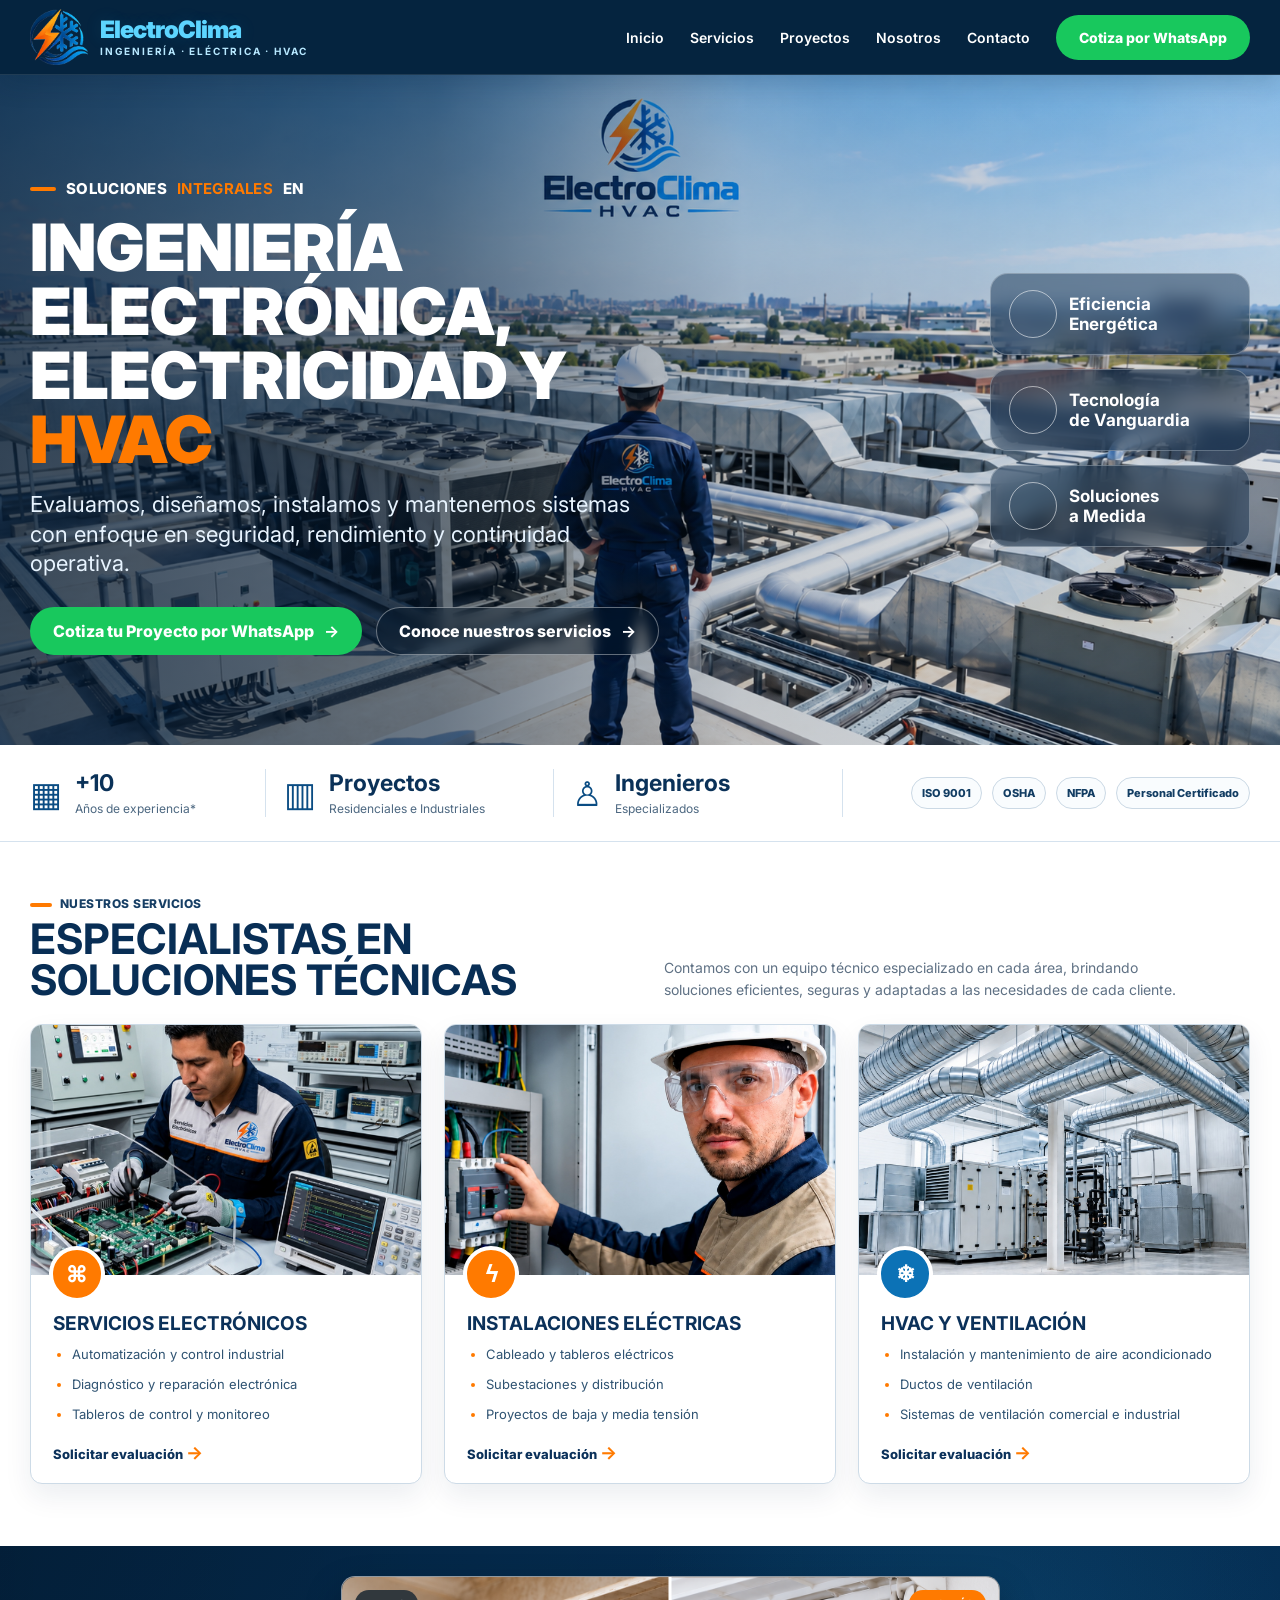
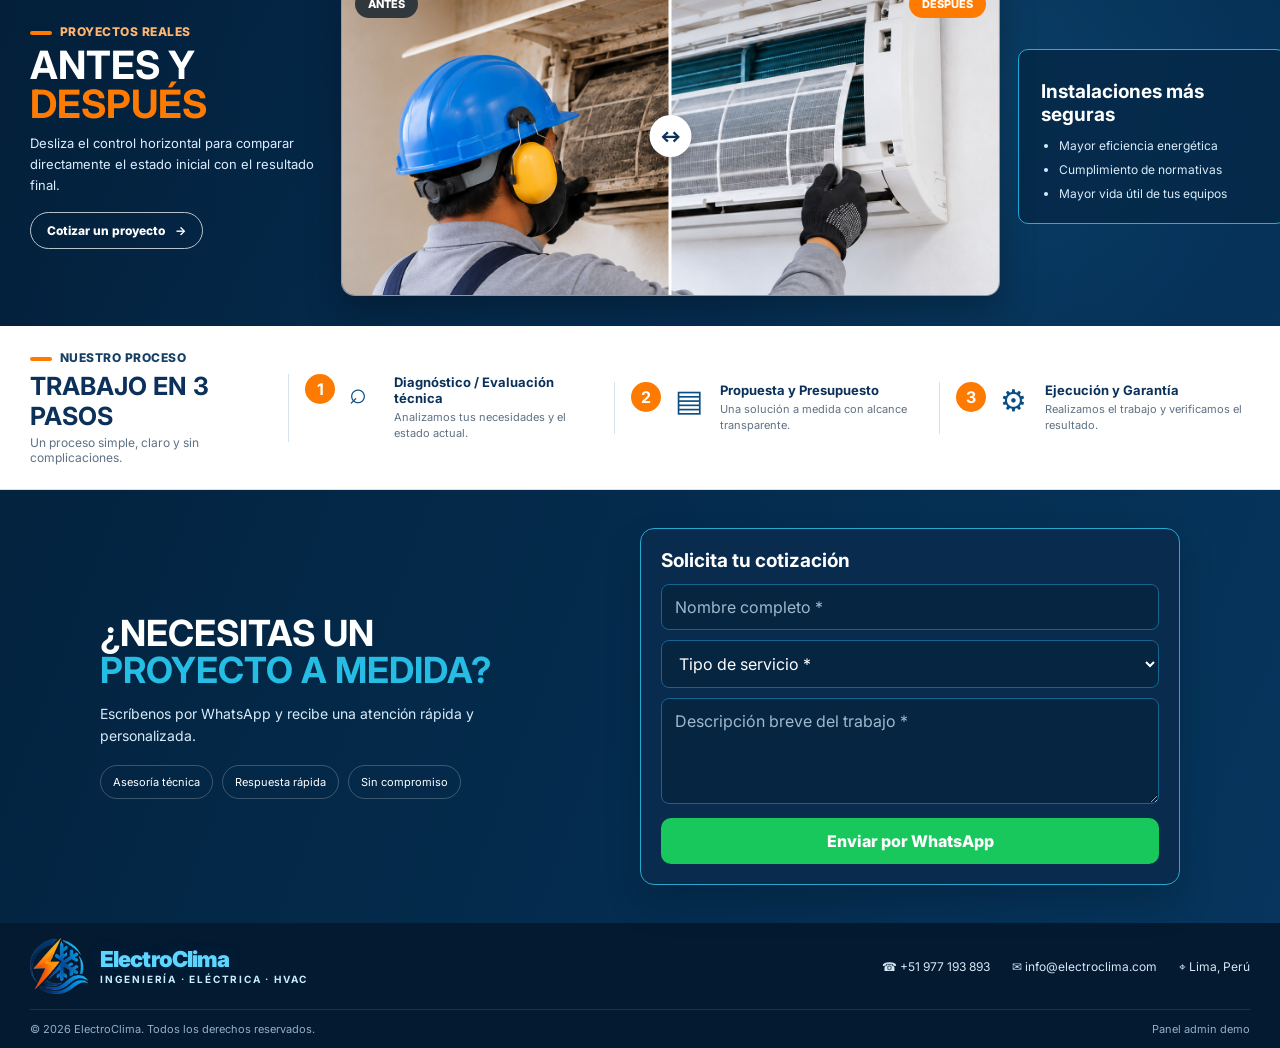
==== commit 5c942ecb: "Add files via upload" ====
--- a/index.html
+++ b/index.html
@@ -48,9 +48,9 @@
           </div>
         </div>
         <div class="hero-benefits">
-          <div><span>◈</span><b>Eficiencia<br>Energética</b></div>
-          <div><span>▣</span><b>Tecnología<br>de Vanguardia</b></div>
-          <div><span>◆</span><b>Soluciones<br>a Medida</b></div>
+          <div><span></span><b>Eficiencia<br>Energética</b></div>
+          <div><span></span><b>Tecnología<br>de Vanguardia</b></div>
+          <div><span></span><b>Soluciones<br>a Medida</b></div>
         </div>
       </div>
     </section>
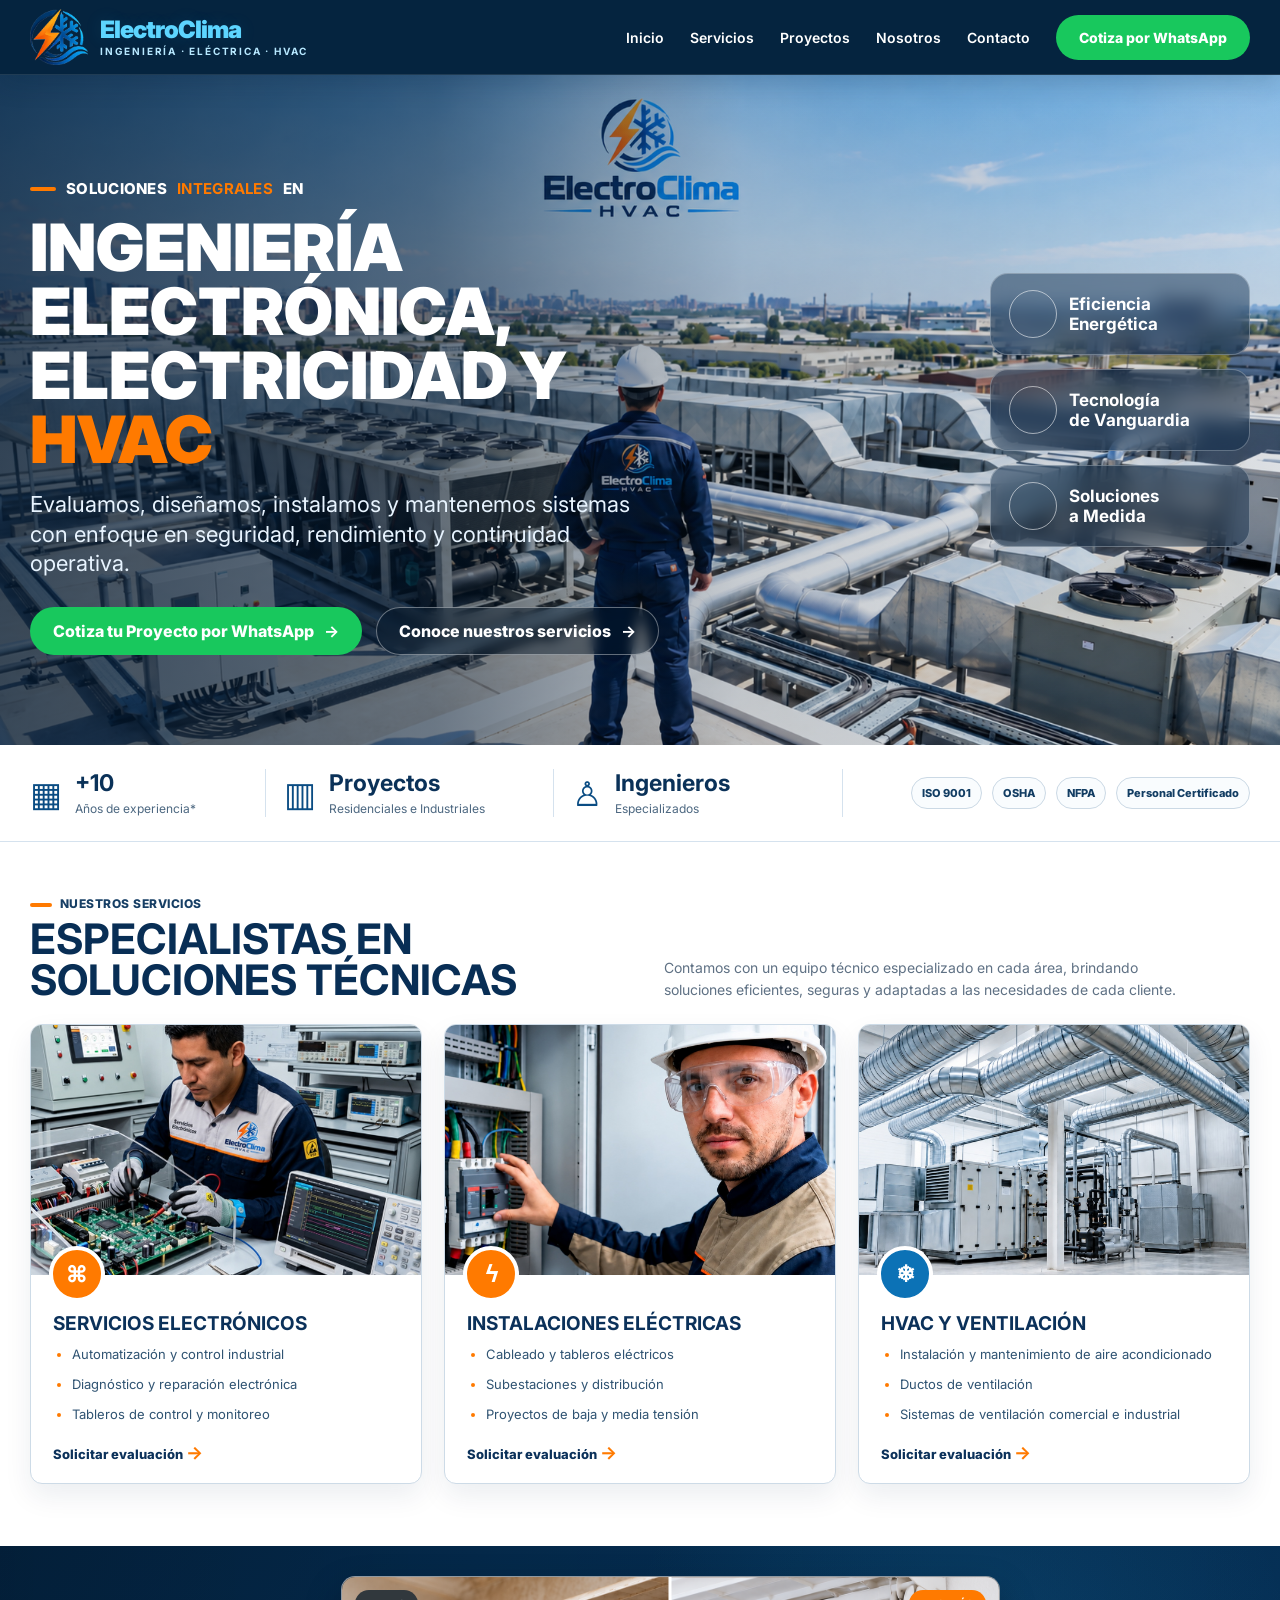
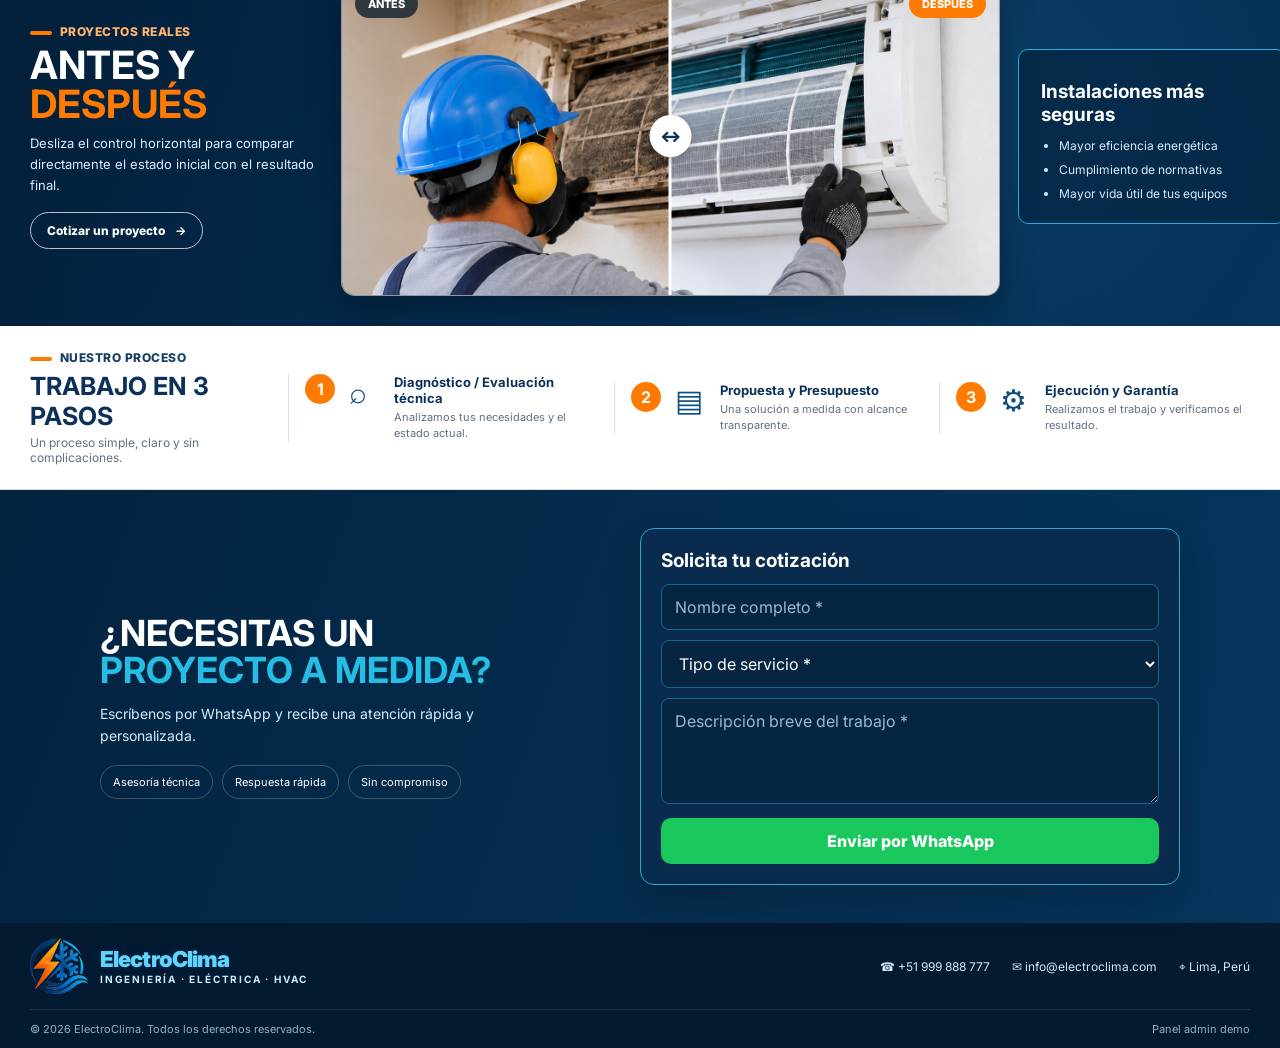
==== commit 640c8a02: "Update footer contact phone number" ====
--- a/index.html
+++ b/index.html
@@ -178,7 +178,7 @@
           <small class="brand-sub">INGENIERÍA · ELÉCTRICA · HVAC</small>
         </span>
       </a>
-      <div class="footer-info"><span>☎ +51 977 193 893</span><span>✉ info@electroclima.com</span><span>⌖ Lima, Perú</span></div>
+      <div class="footer-info"><span>☎ +51 999 888 777</span><span>✉ info@electroclima.com</span><span>⌖ Lima, Perú</span></div>
     </div>
     <div class="container footer-bottom"><span>© 2026 ElectroClima. Todos los derechos reservados.</span><a href="admin.html">Panel admin demo</a></div>
   </footer>
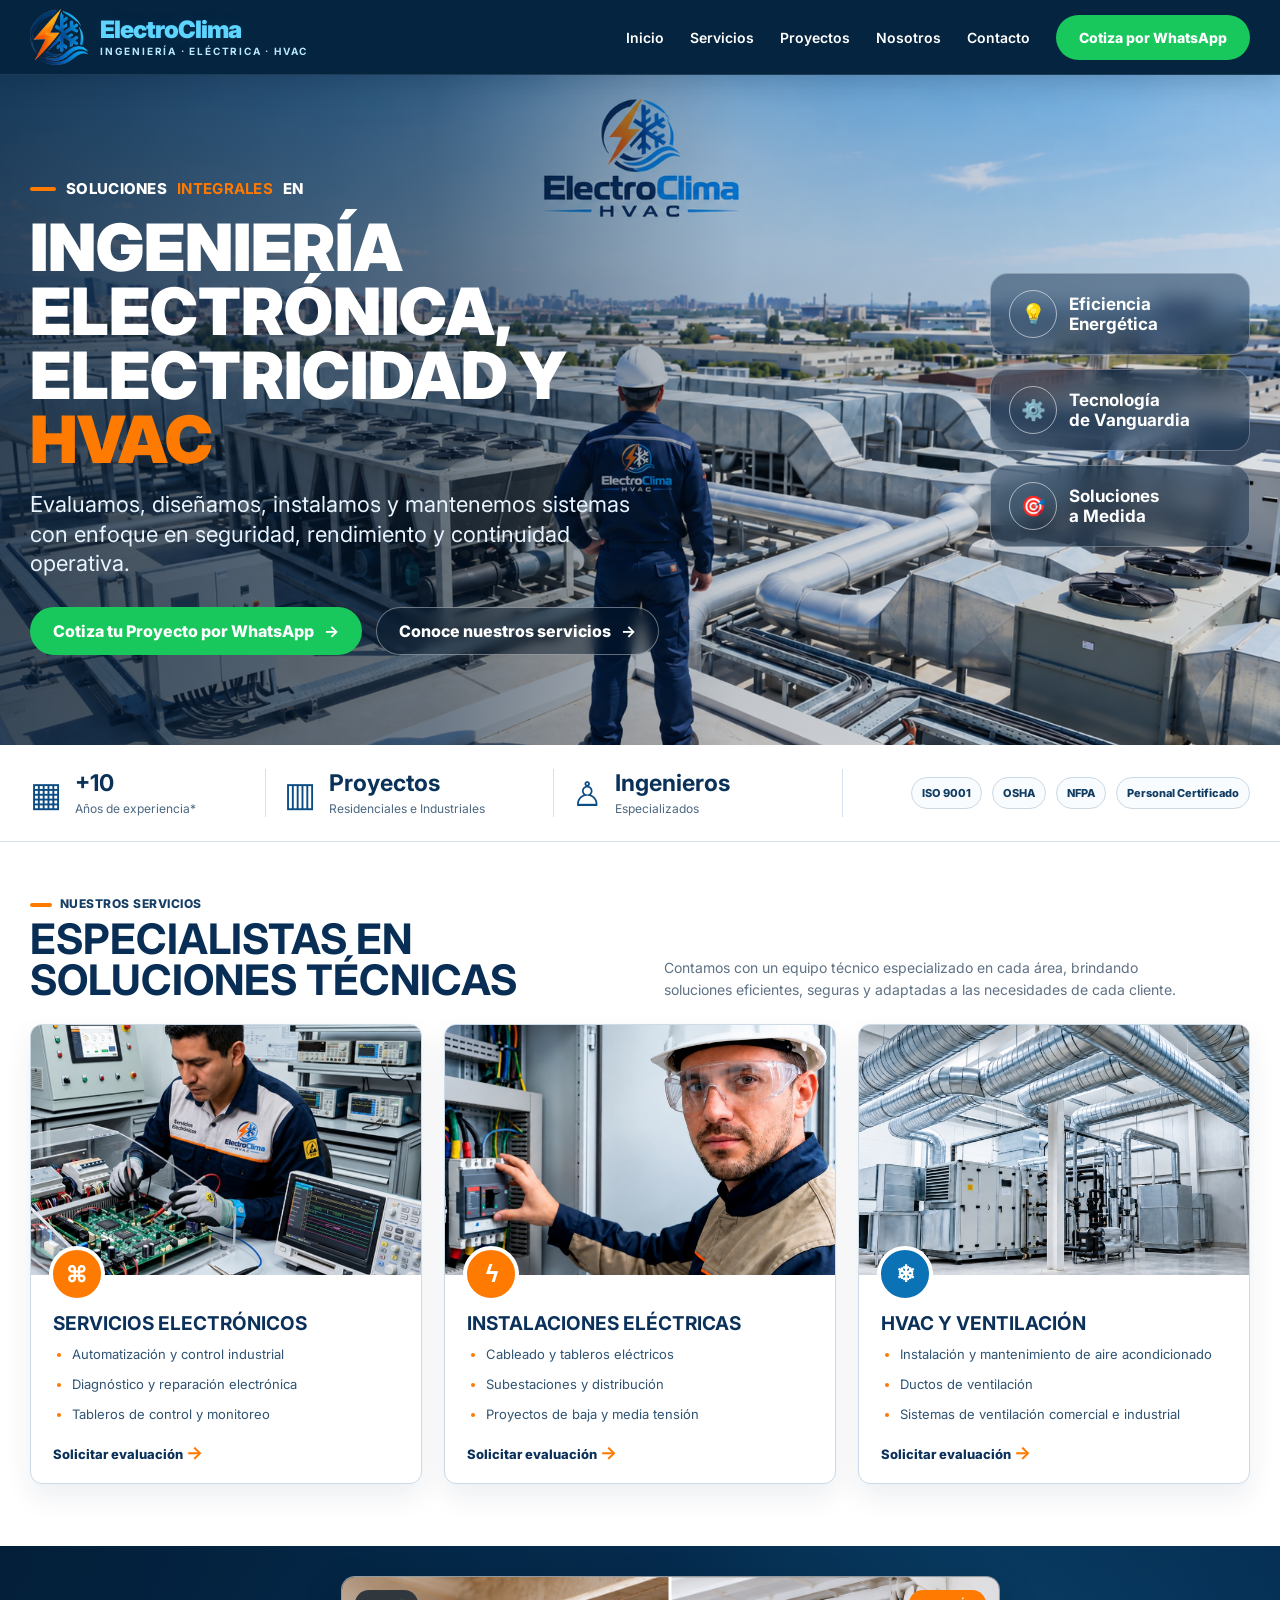
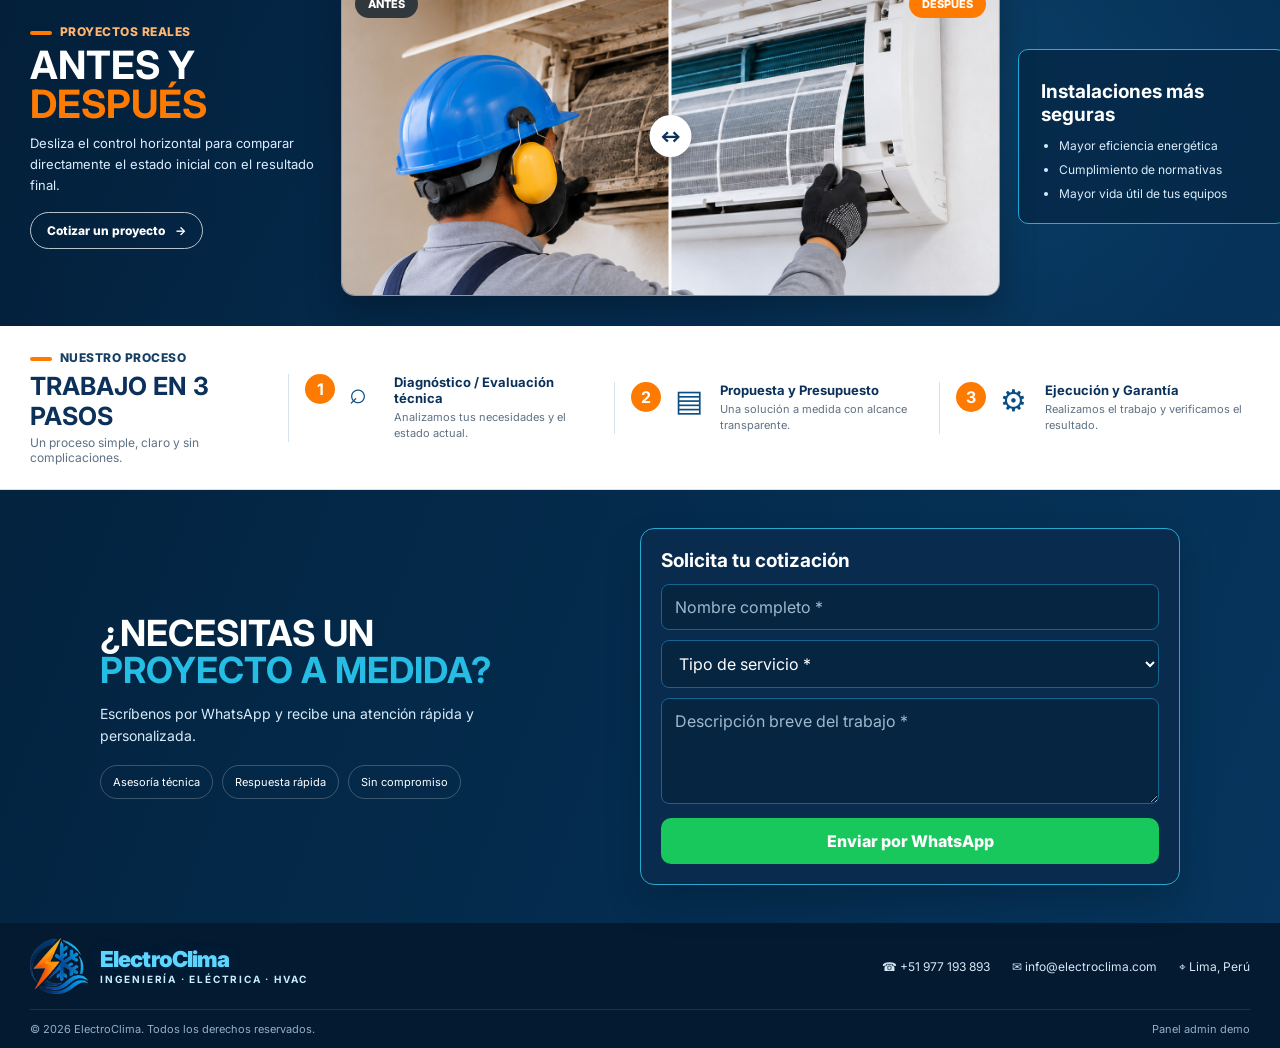
==== commit 1a92d3ce: "Add files via upload" ====
--- a/index.html
+++ b/index.html
@@ -48,9 +48,9 @@
           </div>
         </div>
         <div class="hero-benefits">
-          <div><span></span><b>Eficiencia<br>Energética</b></div>
-          <div><span></span><b>Tecnología<br>de Vanguardia</b></div>
-          <div><span></span><b>Soluciones<br>a Medida</b></div>
+          <div><span>💡</span><b>Eficiencia<br>Energética</b></div>
+          <div><span>⚙️</span><b>Tecnología<br>de Vanguardia</b></div>
+          <div><span>🎯</span><b>Soluciones<br>a Medida</b></div>
         </div>
       </div>
     </section>
@@ -178,7 +178,7 @@
           <small class="brand-sub">INGENIERÍA · ELÉCTRICA · HVAC</small>
         </span>
       </a>
-      <div class="footer-info"><span>☎ +51 999 888 777</span><span>✉ info@electroclima.com</span><span>⌖ Lima, Perú</span></div>
+      <div class="footer-info"><span>☎ +51 977 193 893</span><span>✉ info@electroclima.com</span><span>⌖ Lima, Perú</span></div>
     </div>
     <div class="container footer-bottom"><span>© 2026 ElectroClima. Todos los derechos reservados.</span><a href="admin.html">Panel admin demo</a></div>
   </footer>
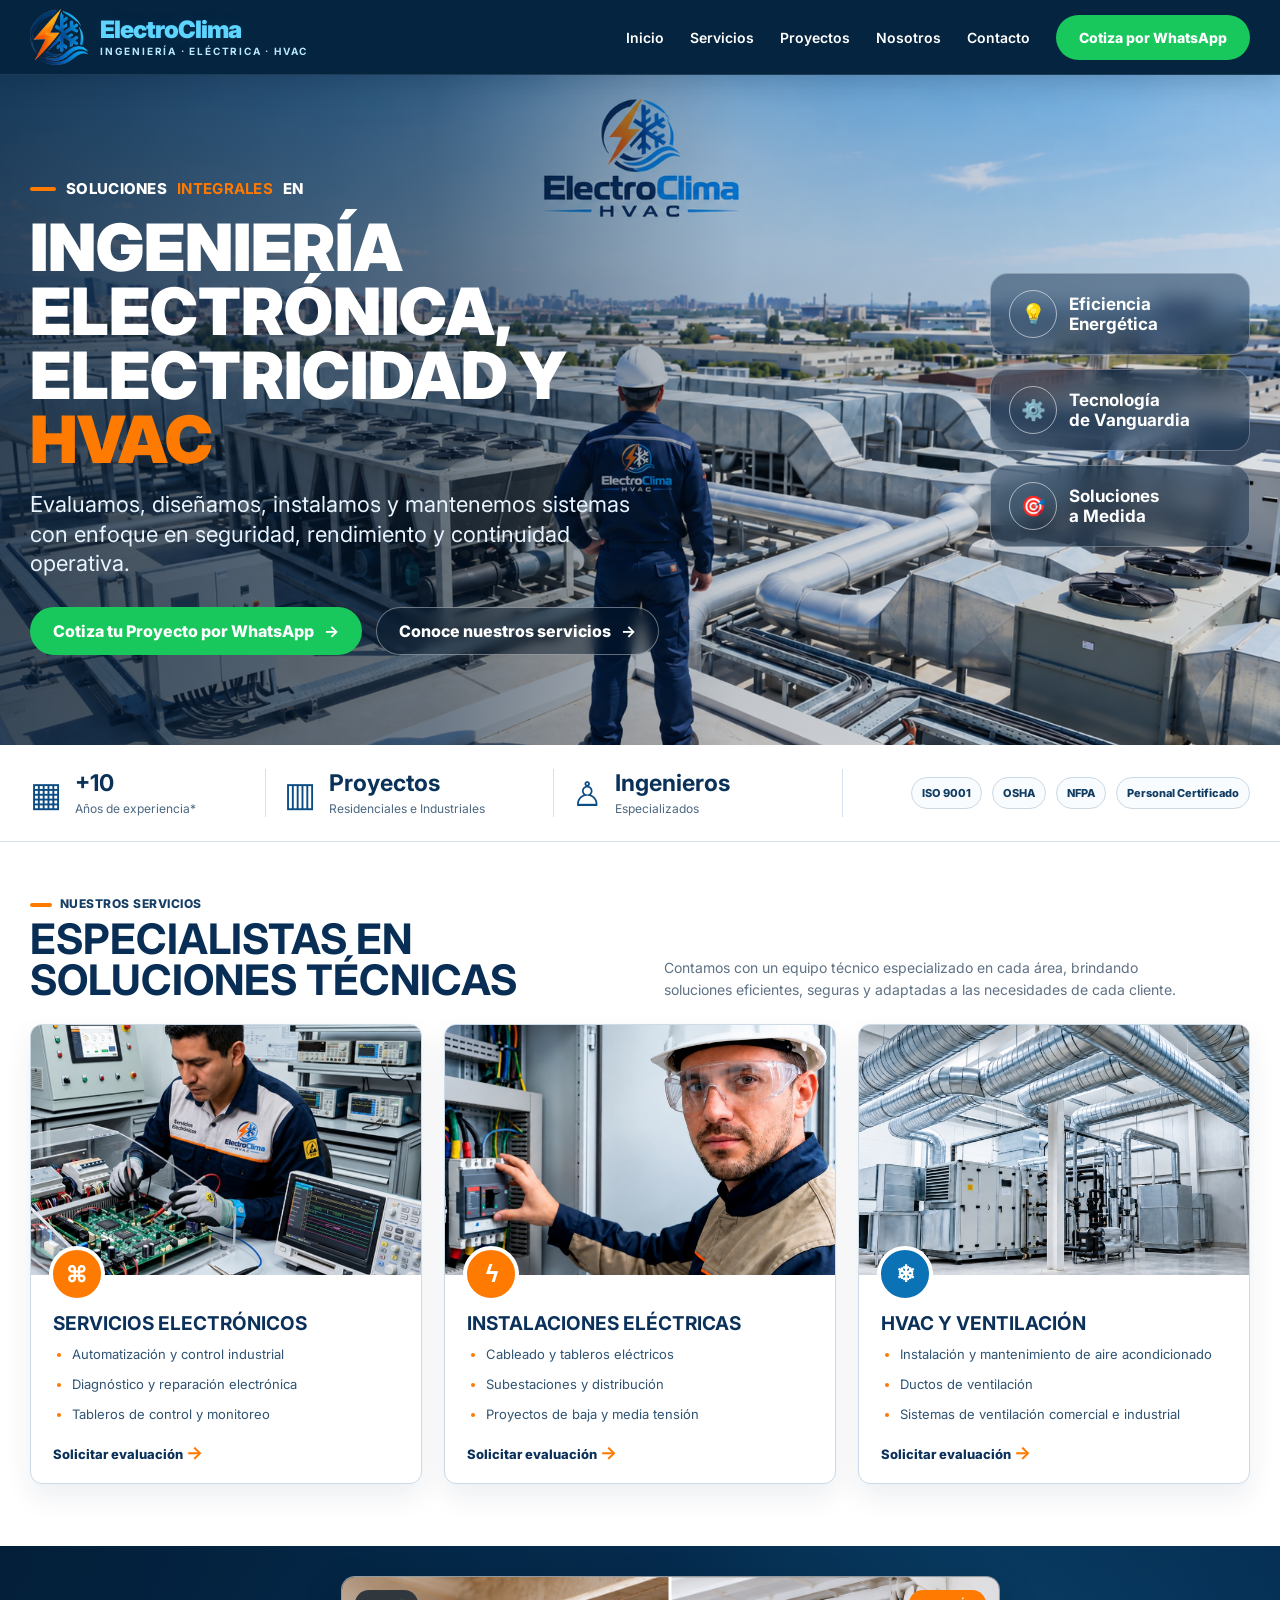
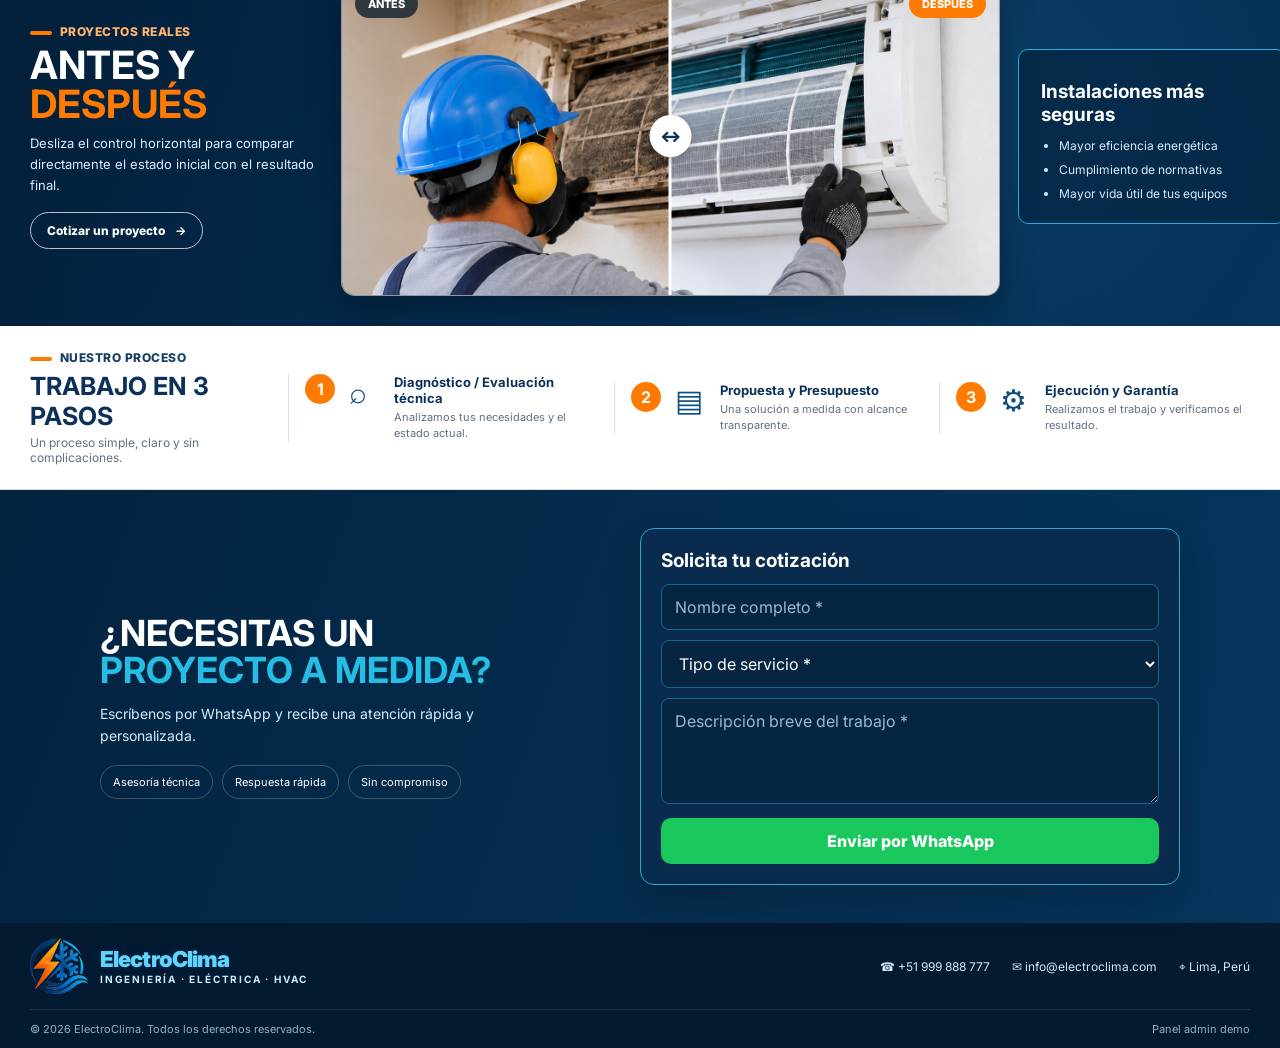
==== commit 84e0d610: "Update index.html" ====
--- a/index.html
+++ b/index.html
@@ -178,7 +178,7 @@
           <small class="brand-sub">INGENIERÍA · ELÉCTRICA · HVAC</small>
         </span>
       </a>
-      <div class="footer-info"><span>☎ +51 977 193 893</span><span>✉ info@electroclima.com</span><span>⌖ Lima, Perú</span></div>
+      <div class="footer-info"><span>☎ +51 999 888 777</span><span>✉ info@electroclima.com</span><span>⌖ Lima, Perú</span></div>
     </div>
     <div class="container footer-bottom"><span>© 2026 ElectroClima. Todos los derechos reservados.</span><a href="admin.html">Panel admin demo</a></div>
   </footer>
